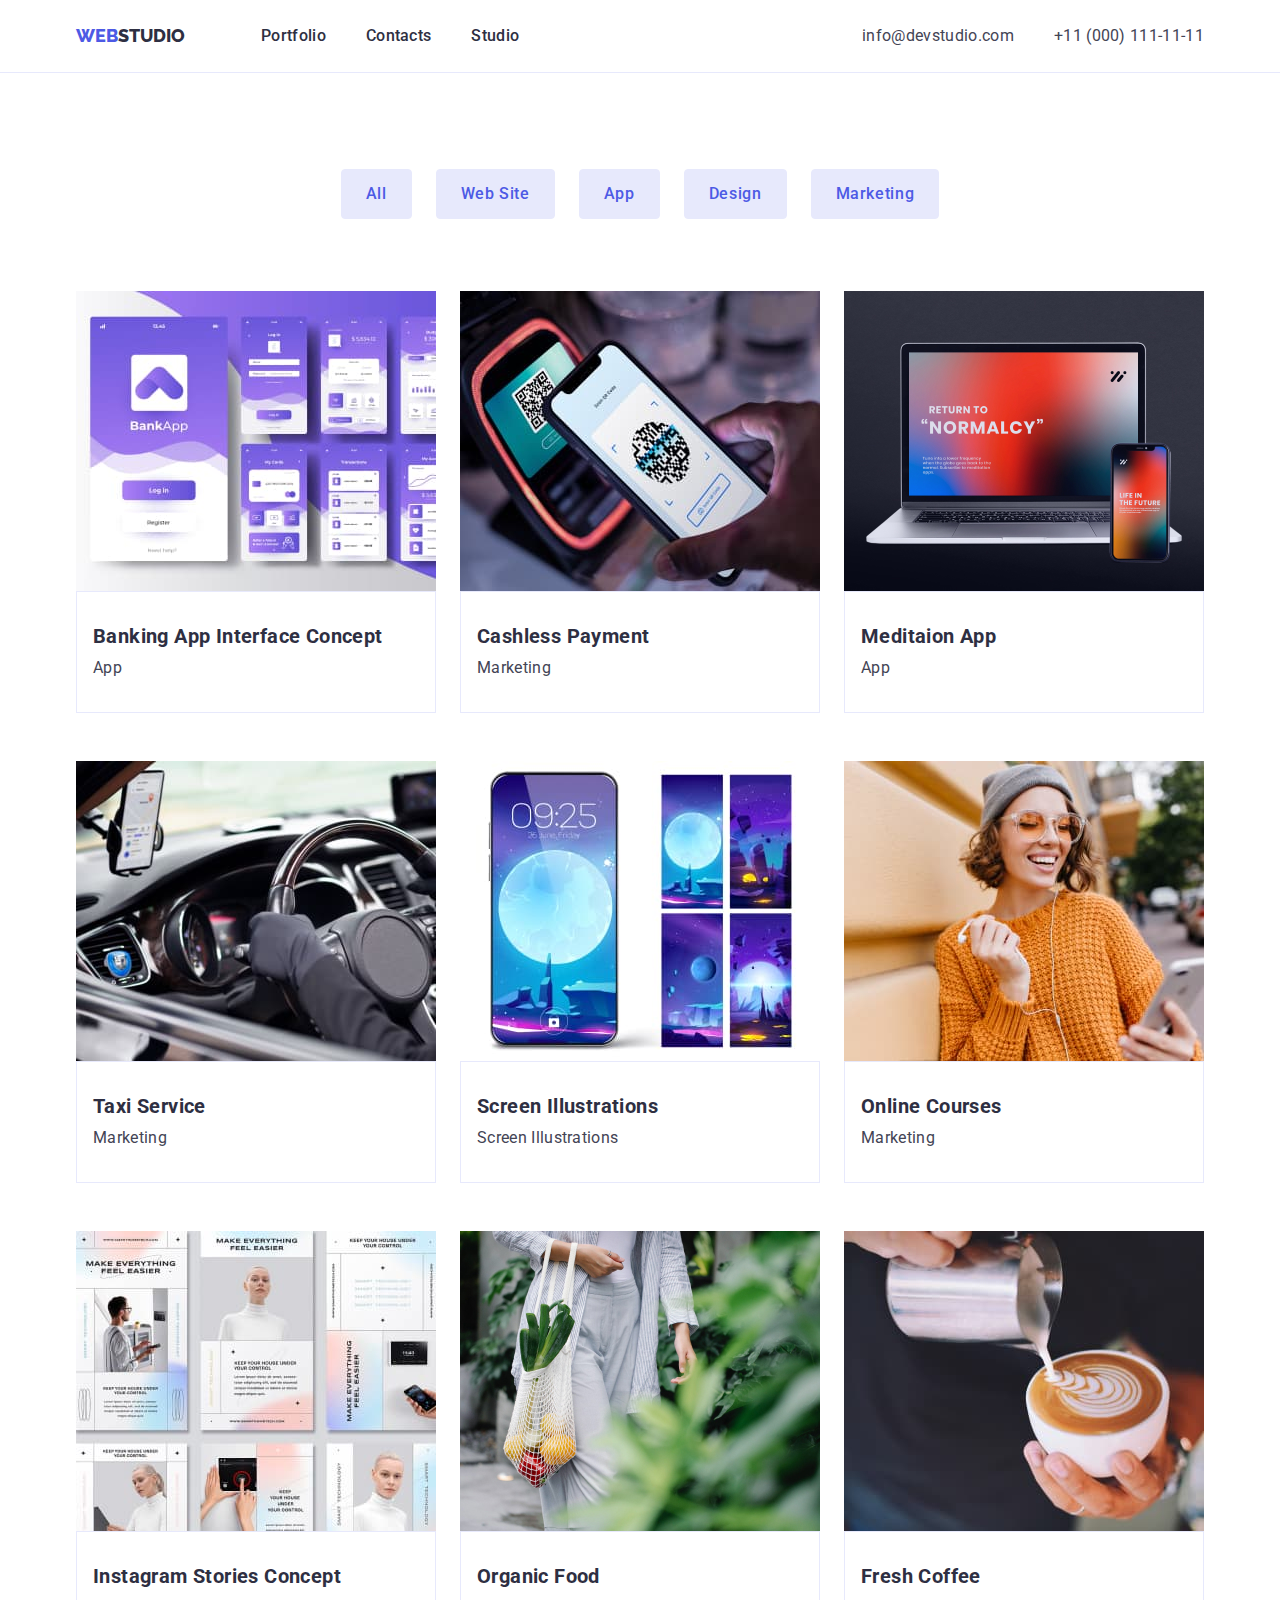
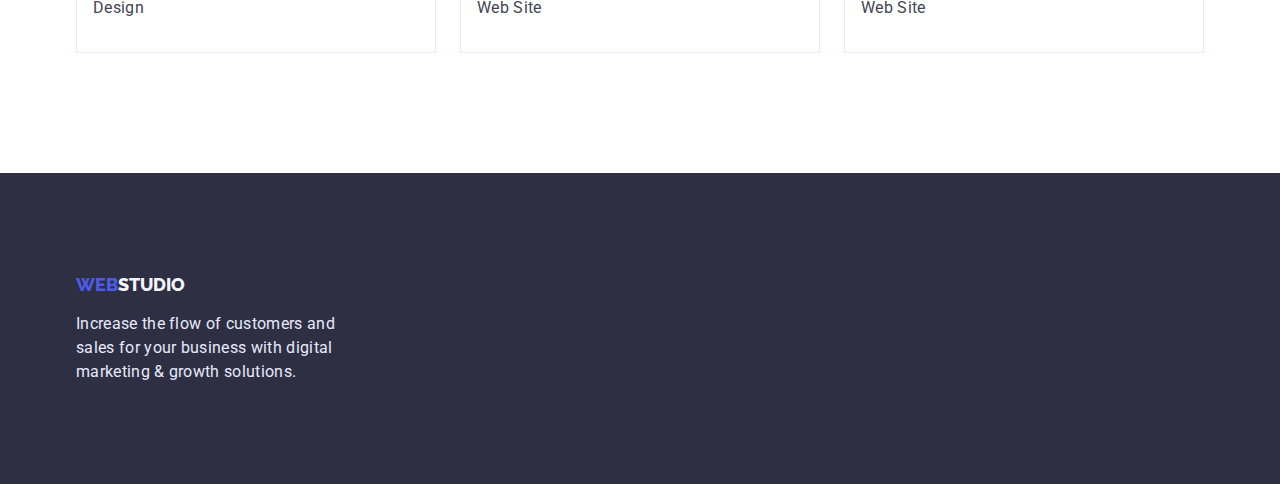
==== portfolio.html @ e95075cd "copy repository" ====
<!DOCTYPE html>
<html lang="en">
<head>
    <meta charset="UTF-8">
    <meta http-equiv="X-UA-Compatible" content="IE=edge">
    <meta name="viewport" content="width=device-width, initial-scale=1.0">
    <link rel="stylesheet" href="https://cdn.jsdelivr.net/npm/modern-normalize@1.1.0/modern-normalize.min.css">
    <link rel="preconnect" href="https://fonts.googleapis.com">
    <link rel="preconnect" href="https://fonts.gstatic.com" crossorigin>
    <link href="https://fonts.googleapis.com/css2?family=Raleway:wght@800&family=Roboto:wght@400;500;700;900&display=swap" rel="stylesheet">
    <link rel="stylesheet" href="./style/style.css">
    <title>Document</title>
</head>
<body>
    <header class="header">
        <div class="container box-header">
            <a href="index.html" class="logo logo-header"><span class="logo-web">Web</span>Studio</a>
            <nav>
                <ul class="box-nav-link">
                    <li class="box-nav-link-li"><a class="nav-link" href="portfolio.html">Portfolio</a></li>
                    <li class="box-nav-link-li"><a class="nav-link" href="#">Contacts</a></li>
                    <li class="box-nav-link-li"><a class="nav-link" href="index.html">Studio</a></li>
                </ul>
            </nav>
            <ul class="box-contact-link">
                <li> <a class="contact-link" href="info@devstudio.com">info@devstudio.com</a></li>
                <li> <a class="contact-link number-link" href="tel:+110001111111">+11 (000) 111-11-11</a></li>
            </ul>
        </div>
    </header>
    <main>
        <section class="section-main-portfolio">
            <div class="container ">

                <h2 class="visually-hidden">Filters</h2>
                <ul class="box-button-portfolio">
                    <li class="button-portfolio-filters"><button class="button-portfolio" type="button">All</button></li>
                    <li class="button-portfolio-filters"><button class="button-portfolio" type="button">Web Site</button></li>
                    <li class="button-portfolio-filters"><button class="button-portfolio" type="button">App</button></li>
                    <li class="button-portfolio-filters"><button class="button-portfolio" type="button">Design</button></li>
                    <li class="button-portfolio-filters"><button class="button-portfolio" type="button">Marketing</button></li>
                </ul>
                <ul class="box-photo-portfolio">
                    <li class="child-box-photo-portfolio">
                        <img src="./images/fioletfon.jpg" alt="fioletovyj telefon" width="360" height="300" >
                        <div class="border-photo-portfolio"> <h3 class="title-portfolio">Banking App Interface Concept</h3>
                        <p class="content-portfolio">App</p>
                        </div>
                    </li>
                    <li class="child-box-photo-portfolio">
                        <img src="./images/qrkode.jpg" alt="qrkode" width="360" height="300">
                        <div class="border-photo-portfolio"> <h3 class="title-portfolio">Cashless Payment</h3>
                        <p class="content-portfolio">Marketing</p>
                        </div>
                    </li>
                    <li class="child-box-photo-portfolio">
                        <img src="./images/komputer.jpg" alt="komputer" width="360" height="300">
                        <div class="border-photo-portfolio"> <h3 class="title-portfolio">Meditaion App</h3>
                        <p class="content-portfolio">App</p>
                        </div>
                    </li>
                    <li class="child-box-photo-portfolio">
                        <img src="./images/kermo.jpg" alt="kermo" width="360" height="300">
                        <div class="border-photo-portfolio"> <h3 class="title-portfolio">Taxi Service</h3>
                        <p class="content-portfolio">Marketing</p>
                        </div>
                    </li>
                    <li class="child-box-photo-portfolio">
                        <img src="./images/telefonshpalery.jpg" alt="telefon z shpaleramy" width="360" height="300">
                        <div class="border-photo-portfolio"> <h3 class="title-portfolio">Screen Illustrations</h3>
                        <p class="content-portfolio">Screen Illustrations</p>
                        </div>
                    </li>
                    <li class="child-box-photo-portfolio">
                        <img src="./images/divczyna.jpg" alt="divczyna" width="360" height="300">
                        <div class="border-photo-portfolio"> <h3 class="title-portfolio">Online Courses</h3>
                        <p class="content-portfolio">Marketing</p>
                        </div>
                    </li>
                    <li class="child-box-photo-portfolio">
                        <img src="./images/fotokontent.jpg" alt="fotokontent" width="360" height="300">
                        <div class="border-photo-portfolio"> <h3 class="title-portfolio">Instagram Stories Concept</h3>
                        <p class="content-portfolio">Design</p>
                        </div>
                    </li>
                    <li class="child-box-photo-portfolio">
                        <img src="./images/divczynaifrukty.jpg" alt="divczyna z fruktamy" width="360" height="300" >
                        <div class="border-photo-portfolio"> <h3 class="title-portfolio">Organic Food</h3>
                        <p class="content-portfolio">Web Site</p>
                        </div>
                    </li>
                    <li class="child-box-photo-portfolio">
                        <img src="./images/kawa.jpg" alt="barysta i kawa"  width="360" height="300">
                        <div class="border-photo-portfolio"> <h3 class="title-portfolio">Fresh Coffee</h3>
                        <p class="content-portfolio">Web Site</p>
                        </div>
                    </li>
                </ul>
            </div>
        </section>
     </main>
    <footer class="footer">
        <div class="container box-footer">
            <a href="index.html" class="logo logo-footer"> <span class="logo-web">Web</span>Studio</a>
            <p class="content-footer">Increase the flow of customers and sales for your business with digital marketing & growth
                solutions.</p>
            </div>
    </footer>
</body>
</html>
---- style/style.css ----
:root {
    --color-text-primary: #2E2F42;
    --color-text-original: #434455;
    --color-text-first:#4D5AE5;
    --color-text-second:#E7E9FC;
    --color-text-logo-footer:#F4F4FD;
    --color-text-main:#FFFFFF;
    --background-color-primary: #ffffff;
    --background-color-button-index:#4D5AE5;
    --background-color-title:#2E2F42;
    --background-color-team:#F4F4FD;
    --background-color-footer:#2E2F42;
    --color-text-hover-link:#4D5AE5;
    --background-color-button-index-hover:#404BBF;
    --color-text-button-portfolio:#4D5AE5;
    --color-text-button-portfolio-hover: #FFFFFF;
    --background-color-button-portfolio: #E7E9FC;
    --background-color-button-portfolio-hover: #404BBF;
    --border-color-button-portfolio: #E7E9FC;
}


h1,h2,h3,h4,p {
    margin-top: 0;
    margin-bottom: 0;
}

ul,ol {
    margin-top: 0;
    margin-bottom: 0;
    padding-left: 0;
    list-style: none;
}

img {
    display: block;
}


body {
    font-family: 'Roboto';
    font-style: normal;
    font-weight: 500;
    color: var(--color-text-primary);
    background-color: var(--background-color-primary);
}


.container {
    width: 1158px;
    margin-right: auto;
    margin-left: auto;
    padding-left: 15px;
    padding-right: 15px;

}


/*header*/

.header {
    border-bottom: 1px solid #E7E9FC;
    padding-top: 24px;
    padding-bottom: 24px;
}

.box-header{
    display: flex;
    align-items: center;
    
}


.logo {
    font-family: 'Raleway';
    font-weight: 800;
    font-size: 18px;
    line-height: 1.3;
    text-transform: uppercase;
    text-decoration: none;
    margin-right: 76px;
}


.logo-header {
    color: var(--color-text-primary);
}


.logo-web {
    color: var(--color-text-first);
}


.box-nav-link{
    display:flex;
}



.box-nav-link-li{
    margin-right: 40px;
}

.nav-link {
    font-size: 16px;
    line-height: 1.5;
    letter-spacing: 0.02em;
    text-decoration: none;
    color: var(--color-text-primary);
}


.nav-link:hover,.nav-link:focus,.nav-link:active {
    color: var(--color-text-hover-link);

}

.box-contact-link{
   display:flex;
   margin-left: auto; 
}


.contact-link {
    font-weight: 400;
    font-size: 16px;
    line-height: 1.5;
    letter-spacing: 0.02em;
    color: var(--color-text-original);
    text-decoration: none;
}

.contact-link:hover,.contact-link:focus,.contact-link:active {
color:var(--color-text-hover-link);
}

.number-link{
    margin-left: 40px;
}


/*main*/



.section-title {
    background-color:var(--background-color-title);
    padding-top: 188px;
    padding-bottom: 188px;
}

.box-title{
    display: flex;
    flex-direction:column ;
    align-items: center;
}



.section-title-text {
    font-weight: 700;
    font-size: 56px;
    line-height: 1;
    letter-spacing: 0.02em;
    color: var(--color-text-main);
    width: 498px;
    margin-bottom: 48px;
}


.button-index {
    font-weight: 500;
    font-size: 16px;
    line-height: 1.5;
    letter-spacing: 0.04em;
    color: var(--color-text-main);
    background-color: var(--background-color-button-index);
    box-shadow: 0px 4px 4px rgba(0, 0, 0, 0.15);
    border-radius: 4px;
    cursor: pointer;
    padding: 16px 32px;
}


.button-index:hover,.button-index:focus,.button-index:active {
    background-color: var(--background-color-button-index-hover);
}


.box-haracteristic{
    display: flex;
}

.section-characteristic{
    padding-top: 120px;
    padding-bottom: 120px;
}

.visually-hidden {
    position: absolute;
    white-space: nowrap;
    width: 1px;
    height: 1px;
    overflow: hidden;
    border: 0;
    padding: 0;
    clip: rect(0 0 0 0);
    clip-path: inset(50%);
    margin: -1px;
}


.child-box-characteristic:not(:last-child){
    margin-right: 24px;

}


.title-haracteristic{
    font-size: 20px;
    letter-spacing: 0.02em;
    line-height: 1.2;
    margin-bottom: 8px;
}

.content-characteristic {
    color:var(--color-text-original);
    font-weight: 400;
    font-size: 16px;
    line-height: 1.5;
    letter-spacing: 0.02em;
    width: 264px;
}


.section-doing{
    padding-bottom: 120px;
}

.box-photo-doing{
    display: flex;
}

.child-box-photo-doing:not(:last-child){
margin-right: 24px;
}

.box-doing{
    display: flex;
    flex-direction: column;
}


.title-doing {
    color:var(--color-text-primary);
    line-height:1.11;
    letter-spacing: 0.02em;
    font-weight: 700;
    font-size: 36px;
    margin-bottom: 72px;
    text-align: center;
}

.section-ourteam{
    background-color: var(--background-color-team);
    padding-top: 120px;
    padding-bottom: 120px;
}

.box-ourteam{
    display: flex;
    flex-direction: column;
}

.box-block-our-team{
    display: flex;
}

.title-ourteam {
    color: var(--color-text-primary);
    line-height: 1.11;
    letter-spacing: 0.02em;
    font-weight: 700;
    font-size: 36px;
    margin-bottom: 72px;
    text-align: center;
}

.title-content-ourteam {
    font-size: 20px;
    line-height: 1.2;
    letter-spacing: 0.02em;
    margin-bottom: 8px;

}

.content-ourteam-characteristic {
    font-weight: 400;
    font-size: 16px;
    line-height: 1.5;
    letter-spacing: 0.02em;
    color:var(--color-text-original);
}


.box-title-content-ourteam{
    padding-top: 32px;
    padding-bottom: 32px;
}


.block-ourteam {
    display: flex;
    flex-direction: column;
    align-items: center;
    background-color: var(--background-color-primary);
    box-shadow: 0px 1px 6px rgba(46, 47, 66, 0.08), 0px 1px 1px rgba(46, 47, 66, 0.16), 0px 2px 1px rgba(46, 47, 66, 0.08);
    border-radius: 0px 0px 4px 4px;
}


.block-ourteam:not(:last-child){
    margin-right: 24px;
}


/*footer*/

.box-footer{
    display: flex;
    flex-direction: column;
}

.logo-footer {
    display: block;
    color: var(--color-text-logo-footer);
    margin-bottom: 16px;
}


.footer {
    background-color: var(--background-color-footer);
    padding-top: 100px;
    padding-bottom: 100px;
}

.content-footer {
    width: 264px;
    font-weight: 400;
    font-size: 16px;
    line-height:1.5;
    letter-spacing: 0.02em;
    color: var(--color-text-second);
    
}


/*portfolio*/


.section-main-portfolio{
    padding-top: 96px;
    padding-bottom: 120px;
}


.box-button-portfolio {
    display: flex;
    margin-bottom: 72px;
    justify-content: center;
}

.button-portfolio-filters:not(:last-child) {
    margin-right: 24px;
}


.button-portfolio {
    font-weight: 500;
    font-size: 16px;
    line-height: 1.5;
    letter-spacing: 0.04em;
    color: var(--color-text-button-portfolio);
    background-color: var(--background-color-button-portfolio);
    border: 1px solid var(--border-color-button-portfolio);
    border-radius: 4px;
    cursor: pointer;
    padding: 12px 24px;
}


.button-portfolio:hover,.button-portfolio:focus,.button-portfolio:active {
    box-shadow: 0px 3px 1px rgba(0, 0, 0, 0.1), 0px 2px 1px rgba(0, 0, 0, 0.08), 0px 2px 2px rgba(0, 0, 0, 0.12);
    border-radius: 4px;
    color: var(--color-text-button-portfolio-hover);
    background-color: var(--background-color-button-portfolio-hover);
}

.title-portfolio {
    font-size: 20px;
    line-height: 1.2;
    letter-spacing: 0.02em;
    margin-bottom: 8px;
}


.box-photo-portfolio {
    display: flex;
    flex-wrap: wrap;
}


.child-box-photo-portfolio:not(:nth-child(3n+3)){
    margin-right: 24px;
}


.child-box-photo-portfolio{
    margin-bottom: 48px;
}

.child-box-photo-portfolio:nth-last-child(-n+3) {
    margin-bottom: 0 ;
}


.content-portfolio {
    font-weight: 400;
    font-size: 16px;
    line-height: 1.5;
    letter-spacing: 0.02em;
    color: var(--color-text-original);
   
}

.border-photo-portfolio{
    padding-top: 32px;
    padding-bottom: 32px;
    padding-left: 16px;
    border: 1px solid #E7E9FC;
}


.border-photo-portfolio:hover,.border-photo-portfolio:focus,.border-photo-portfolio:active {
    border: 0.5px solid #F4F4FD;
        box-shadow: 0px 1px 6px rgba(46, 47, 66, 0.08), 0px 1px 1px rgba(46, 47, 66, 0.16), 0px 2px 1px rgba(46, 47, 66, 0.08);
}
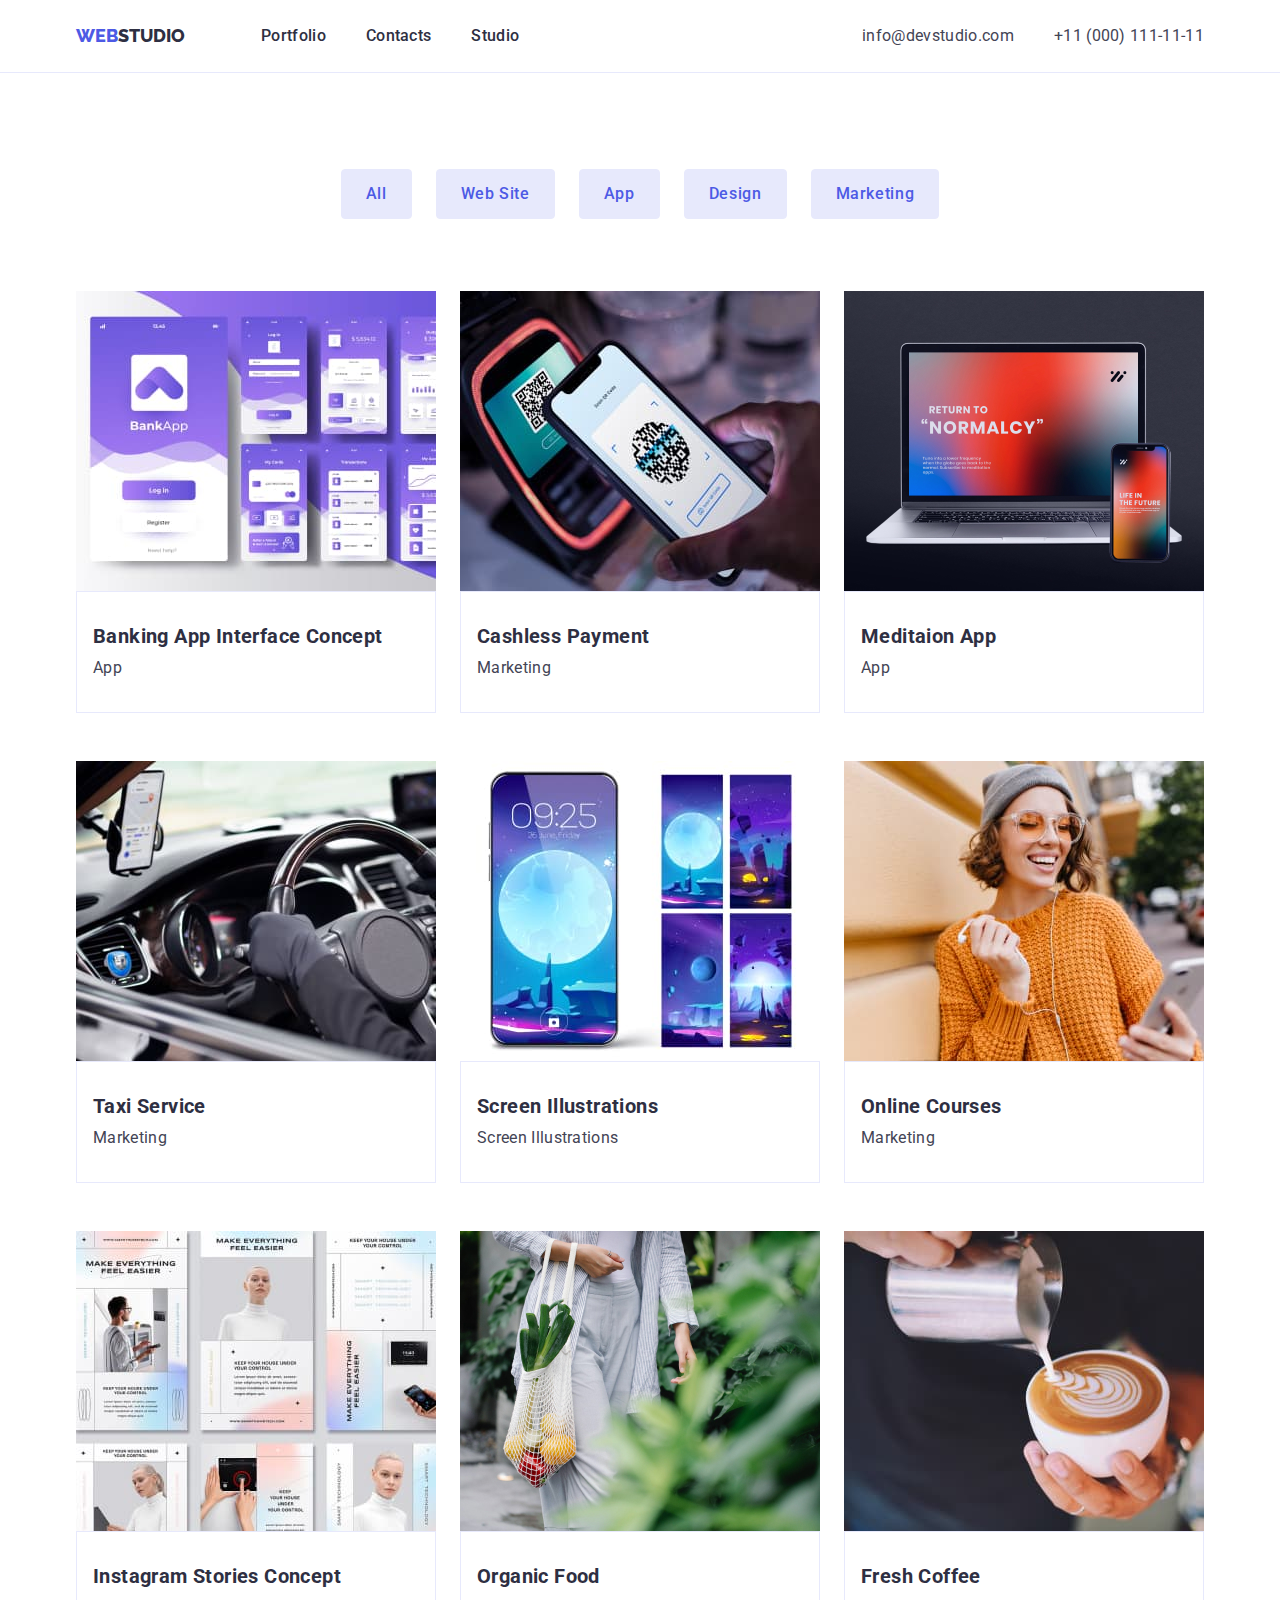
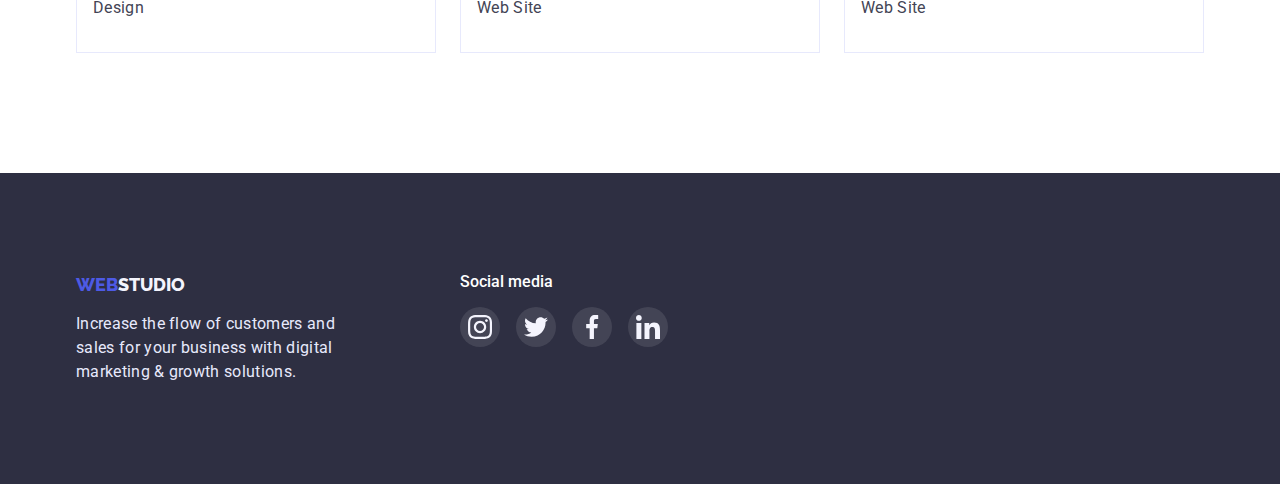
==== commit aef96b4e: "Update portfolio.html" ====
--- a/portfolio.html
+++ b/portfolio.html
@@ -100,11 +100,47 @@
         </section>
      </main>
     <footer class="footer">
-        <div class="container box-footer">
-            <a href="index.html" class="logo logo-footer"> <span class="logo-web">Web</span>Studio</a>
-            <p class="content-footer">Increase the flow of customers and sales for your business with digital marketing & growth
-                solutions.</p>
+        <div class="container container-footer">
+            <div>
+                <a href="index.html" class="logo logo-footer"> <span class="logo-web">Web</span>Studio</a>
+                <p class="content-footer">Increase the flow of customers and sales for your business with digital marketing
+                    & growth solutions.</p>
             </div>
+            <div class="container-links-footer">
+                <p class="text-content-footer">Social media</p>
+                <ul class="list-icon-footer">
+                    <li>
+                        <a href="" class="links-icon-footer">
+                            <svg class="icons-footer" width="24" height="24">
+                                <use href="./images/icons.svg#icon-instagram"></use>
+    
+                            </svg>
+                        </a>
+                    </li>
+                    <li>
+                        <a href="" class="links-icon-footer">
+                            <svg class="icons-footer" width="24" height="24">
+                                <use href="./images/icons.svg#icon-twitter"></use>
+                            </svg>
+                        </a>
+                    </li>
+                    <li>
+                        <a href="" class="links-icon-footer">
+                            <svg class="icons-footer" width="24" height="24">
+                                <use href="./images/icons.svg#icon-facebook"></use>
+                            </svg>
+                        </a>
+                    </li>
+                    <li>
+                        <a href="" class="links-icon-footer">
+                            <svg class="icons-footer" width="24" height="24">
+                                <use href="./images/icons.svg#icon-linkedin"></use>
+                            </svg>
+                        </a>
+                    </li>
+                </ul>
+            </div>
+        </div>
     </footer>
 </body>
 </html>--- a/style/style.css
+++ b/style/style.css
@@ -17,6 +17,8 @@
     --background-color-button-portfolio: #E7E9FC;
     --background-color-button-portfolio-hover: #404BBF;
     --border-color-button-portfolio: #E7E9FC;
+    --background-color-links-icon-footer-hover-focus:#31D0AA;
+
 }
 
 
@@ -145,7 +147,11 @@
 
 
 .section-title {
-    background-color:var(--background-color-title);
+    background-image:linear-gradient(rgba(46, 47, 66, 0.7),rgba(46, 47, 66, 0.7)), url("../images/people-office.jpg");
+    display: block;
+    background-repeat: no-repeat;
+    background-position: center center;
+    background-size:1440px;
     padding-top: 188px;
     padding-bottom: 188px;
 }
@@ -180,6 +186,7 @@
     border-radius: 4px;
     cursor: pointer;
     padding: 16px 32px;
+    border: none;
 }
 
 
@@ -191,7 +198,16 @@
 .box-haracteristic{
     display: flex;
 }
-
+ .box-icon-characteristic {
+    width: 264px;
+    display: flex;
+    justify-content: center;
+    align-items: center;
+    margin-bottom: 8px;
+    height: 112px;
+    background: #F4F4FD;
+    border-radius: 4px;
+ }
 .section-characteristic{
     padding-top: 120px;
     padding-bottom: 120px;
@@ -301,15 +317,43 @@
     line-height: 1.5;
     letter-spacing: 0.02em;
     color:var(--color-text-original);
-}
+    margin-bottom: 8px;
+}
+
+
 
 
 .box-title-content-ourteam{
     padding-top: 32px;
     padding-bottom: 32px;
-}
-
-
+    display: flex;
+    flex-direction: column;
+    align-items: center;
+}
+
+
+.list-social-icon{
+    display: flex;
+    justify-content: center;
+    gap:24px;
+}
+.link-social-icon{
+    background: #4D5AE5;
+    height: 40px;
+    width: 40px;
+    display: flex;
+    justify-content: center;
+    align-items: center;
+    border-radius: 50%;
+}
+
+.social-icon{
+fill: #F4F4FD;
+}
+
+.link-social-icon:hover, .link-social-icon:focus{
+    background-color: #404BBF ;
+}
 .block-ourteam {
     display: flex;
     flex-direction: column;
@@ -323,7 +367,49 @@
 .block-ourteam:not(:last-child){
     margin-right: 24px;
 }
-
+.section-customers {
+    padding-top: 130px;
+    padding-bottom: 120px;
+}
+
+.title-customers {
+    font-size: 36px;
+    line-height: 1.11;
+    text-align: center;
+    letter-spacing: 0.02em;
+    margin-bottom: 72px;
+}
+
+.list-customers {
+    display: flex;
+    gap: 24px;
+}
+
+.list-customer-links {
+    width: 168px;
+    height: 88px;
+    border: 1px solid #8E8F99;
+    border-radius: 4px;
+    display: flex;
+    justify-content: center;
+    align-items: center;
+}
+
+.list-customer-links:hover,
+.list-customer-links:focus {
+    border-color: #404BBF;
+}
+
+.list-customer-links:hover .icon-list-customers,
+.list-customer-links:focus .icon-list-customers {
+    fill: #404BBF;
+}
+
+.icon-list-customers {
+    width: 104px;
+    height: 56px;
+    fill: #AFB1B8;
+}
 
 /*footer*/
 
@@ -337,14 +423,19 @@
     color: var(--color-text-logo-footer);
     margin-bottom: 16px;
 }
-
+.container-footer{
+display: flex;
+}
 
 .footer {
     background-color: var(--background-color-footer);
     padding-top: 100px;
     padding-bottom: 100px;
-}
-
+   
+}
+ .container-links-footer{
+    margin-left: 120px;
+ }
 .content-footer {
     width: 264px;
     font-weight: 400;
@@ -354,12 +445,35 @@
     color: var(--color-text-second);
     
 }
-
+.list-icon-footer{
+    display:flex;
+    gap: 16px;
+
+}
+.links-icon-footer{
+    display:flex;
+    width: 40px;
+    height: 40px;
+    background-color:rgba(255, 255, 255, 0.1) ;
+    border-radius: 50%;
+    align-items: center;
+    justify-content: center;
+}
+.links-icon-footer:focus, .links-icon-footer:hover{
+    background-color: var(--background-color-links-icon-footer-hover-focus);
+}
+.icons-footer{
+    fill:#F4F4FD ;
+}
+.text-content-footer{
+    color:#FFFFFF ;
+    margin-bottom: 16px;
+}
 
 /*portfolio*/
 
 
-.section-main-portfolio{
+.section-main-portfolio {
     padding-top: 96px;
     padding-bottom: 120px;
 }
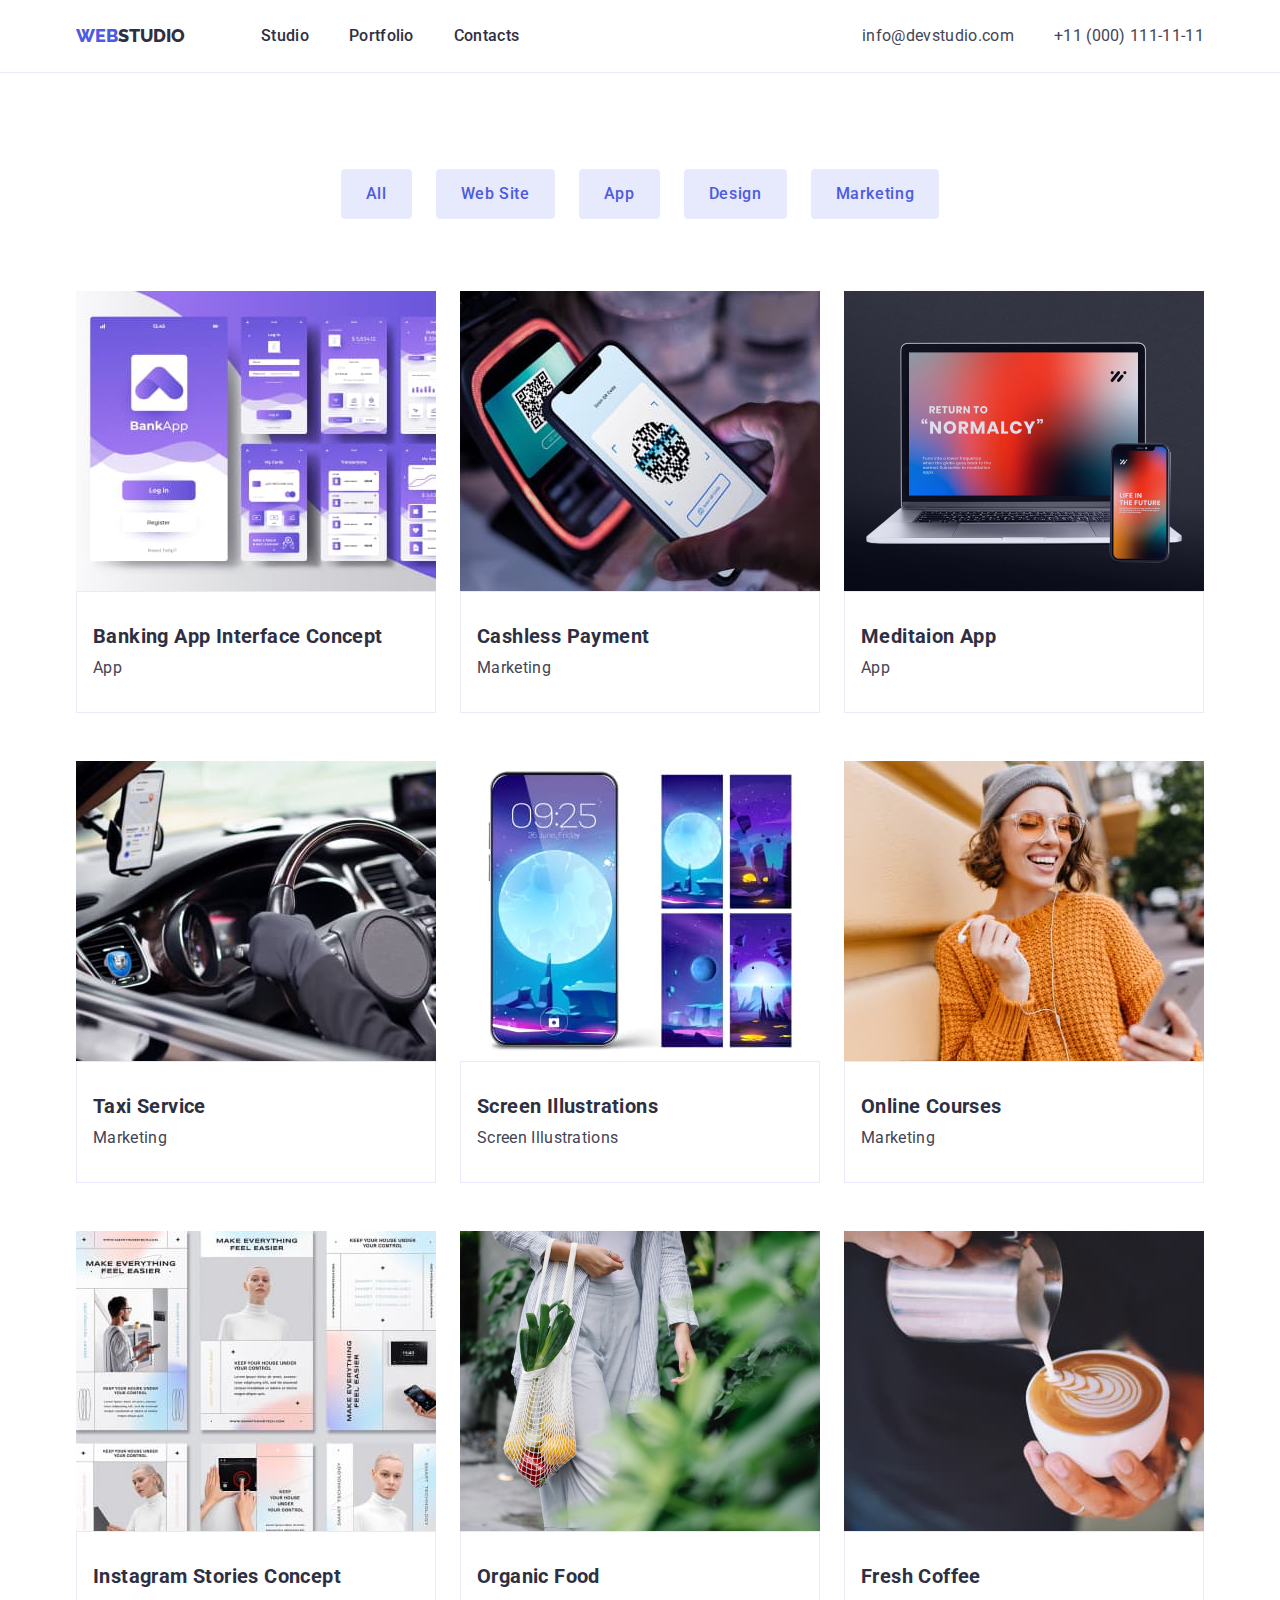
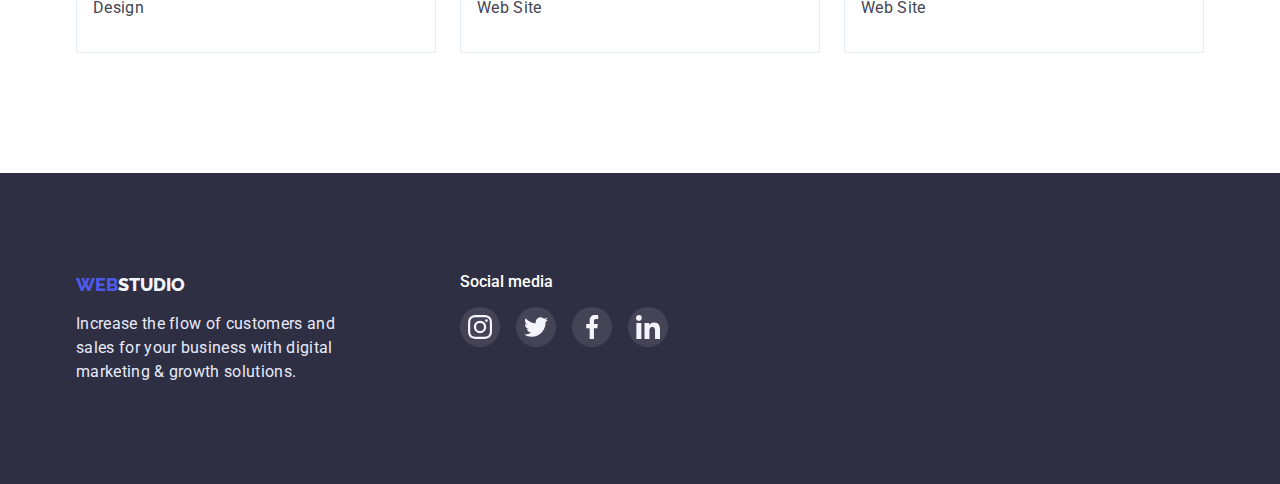
==== commit 379472b3: "finish" ====
--- a/portfolio.html
+++ b/portfolio.html
@@ -17,9 +17,10 @@
             <a href="index.html" class="logo logo-header"><span class="logo-web">Web</span>Studio</a>
             <nav>
                 <ul class="box-nav-link">
+                    <li class="box-nav-link-li"><a class="nav-link" href="index.html">Studio</a></li>
                     <li class="box-nav-link-li"><a class="nav-link" href="portfolio.html">Portfolio</a></li>
                     <li class="box-nav-link-li"><a class="nav-link" href="#">Contacts</a></li>
-                    <li class="box-nav-link-li"><a class="nav-link" href="index.html">Studio</a></li>
+                    
                 </ul>
             </nav>
             <ul class="box-contact-link">
--- a/style/style.css
+++ b/style/style.css
@@ -529,6 +529,9 @@
     margin-right: 24px;
 }
 
+.child-box-photo-portfolio:hover .border-photo-portfolio, .child-box-photo-portfolio:focus .border-photo-portfolio{
+    box-shadow: 0px 1px 6px rgba(46, 47, 66, 0.08), 0px 1px 1px rgba(46, 47, 66, 0.16), 0px 2px 1px rgba(46, 47, 66, 0.08);
+}
 
 .child-box-photo-portfolio{
     margin-bottom: 48px;
@@ -556,7 +559,4 @@
 }
 
 
-.border-photo-portfolio:hover,.border-photo-portfolio:focus,.border-photo-portfolio:active {
-    border: 0.5px solid #F4F4FD;
-        box-shadow: 0px 1px 6px rgba(46, 47, 66, 0.08), 0px 1px 1px rgba(46, 47, 66, 0.16), 0px 2px 1px rgba(46, 47, 66, 0.08);
-}
+
